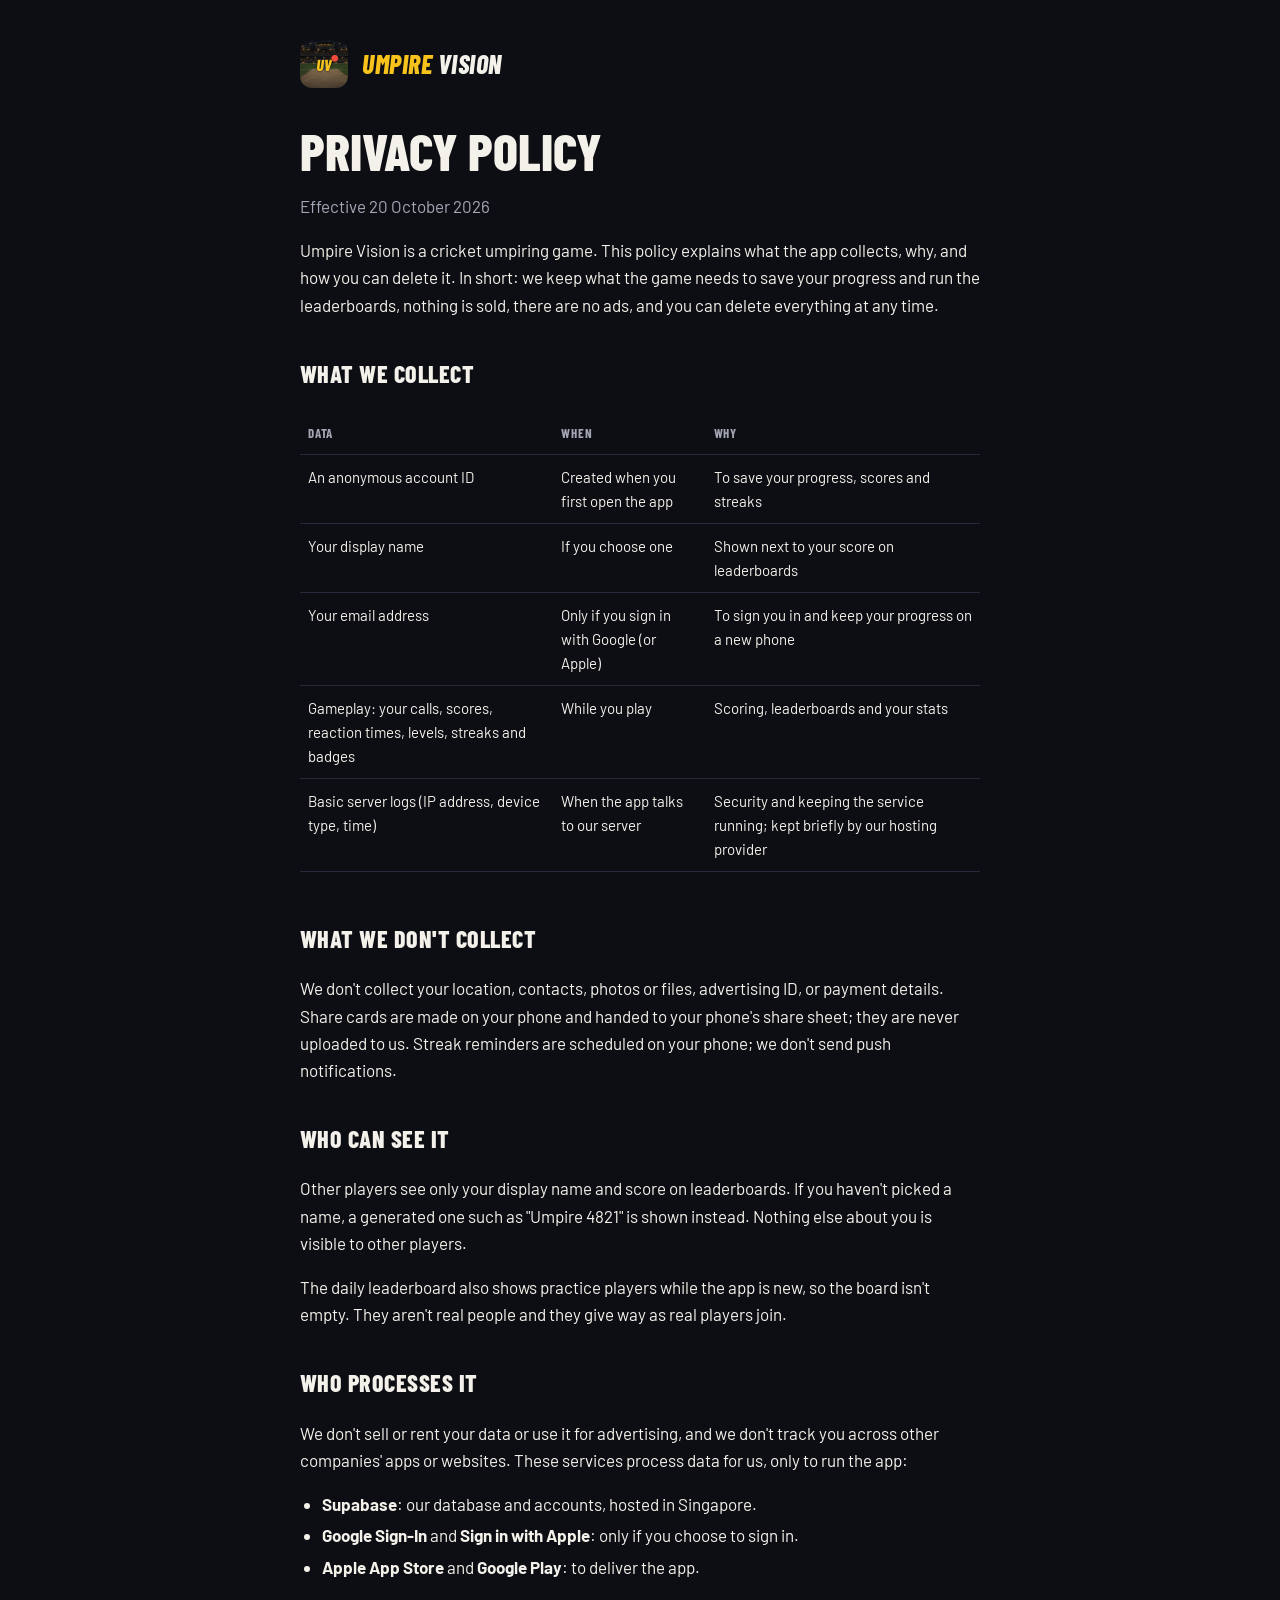
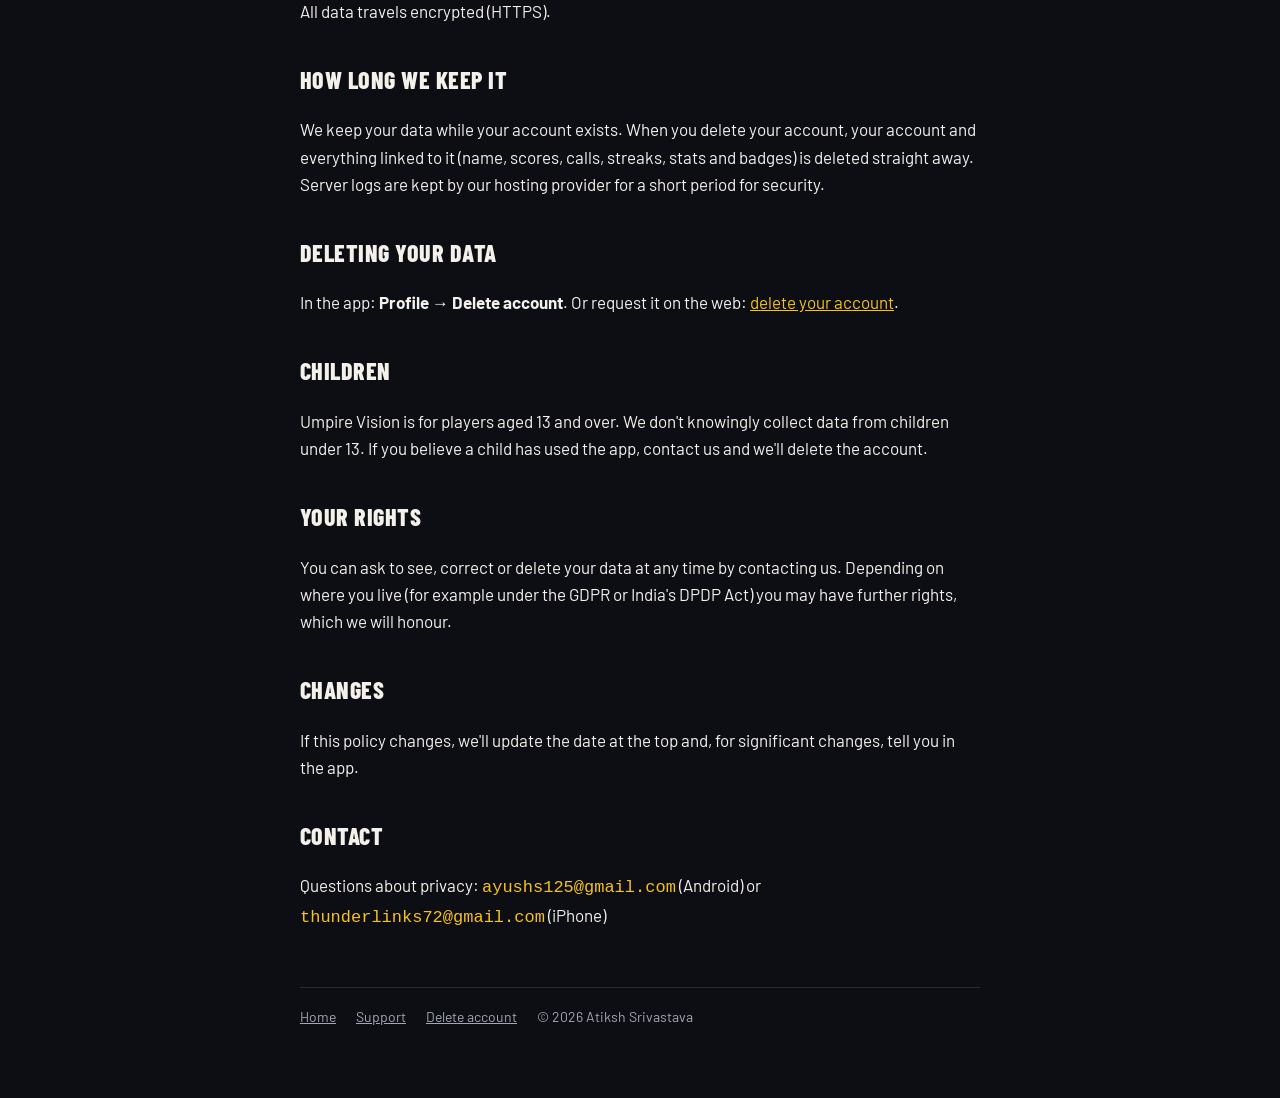
==== privacy.html @ fac3908b "Umpire Vision privacy, support and account deletion pages Co-Authored-By: Claude Opus 5.5 <noreply@a" ====
<!doctype html>
<html lang="en">
<head>
<meta charset="utf-8">
<meta name="viewport" content="width=device-width, initial-scale=1, viewport-fit=cover">
<title>Privacy Policy · Umpire Vision</title>
<link rel="stylesheet" href="https://fonts.googleapis.com/css2?family=Barlow:wght@400;600&family=Barlow+Condensed:ital,wght@0,800;1,800&display=swap">
<link rel="stylesheet" href="style.css">
<link rel="icon" href="icon.png">
</head>
<body>
<div class="wrap">
  <header class="top"><img src="icon.png" alt=""><a class="brand" href="index.html">UMPIRE <span>VISION</span></a></header>

  <h1>Privacy policy</h1>
  <p class="muted">Effective 20 October 2026</p>

  <p>Umpire Vision is a cricket umpiring game. This policy explains what the app collects, why, and how you can delete it. In short: we keep what the game needs to save your progress and run the leaderboards, nothing is sold, there are no ads, and you can delete everything at any time.</p>

  <h2>What we collect</h2>
  <div class="table"><table>
    <tr><th>Data</th><th>When</th><th>Why</th></tr>
    <tr><td>An anonymous account ID</td><td>Created when you first open the app</td><td>To save your progress, scores and streaks</td></tr>
    <tr><td>Your display name</td><td>If you choose one</td><td>Shown next to your score on leaderboards</td></tr>
    <tr><td>Your email address</td><td>Only if you sign in with Google (or Apple)</td><td>To sign you in and keep your progress on a new phone</td></tr>
    <tr><td>Gameplay: your calls, scores, reaction times, levels, streaks and badges</td><td>While you play</td><td>Scoring, leaderboards and your stats</td></tr>
    <tr><td>Basic server logs (IP address, device type, time)</td><td>When the app talks to our server</td><td>Security and keeping the service running; kept briefly by our hosting provider</td></tr>
  </table></div>
  <p><!-- ANALYTICS: fill in once the analytics tool is chosen. --></p>

  <h2>What we don't collect</h2>
  <p>We don't collect your location, contacts, photos or files, advertising ID, or payment details. Share cards are made on your phone and handed to your phone's share sheet; they are never uploaded to us. Streak reminders are scheduled on your phone; we don't send push notifications.</p>

  <h2>Who can see it</h2>
  <p>Other players see only your display name and score on leaderboards. If you haven't picked a name, a generated one such as "Umpire 4821" is shown instead. Nothing else about you is visible to other players.</p>
  <p>The daily leaderboard also shows practice players while the app is new, so the board isn't empty. They aren't real people and they give way as real players join.</p>

  <h2>Who processes it</h2>
  <p>We don't sell or rent your data or use it for advertising, and we don't track you across other companies' apps or websites. These services process data for us, only to run the app:</p>
  <ul>
    <li><strong>Supabase</strong>: our database and accounts, hosted in Singapore.</li>
    <li><strong>Google Sign-In</strong> and <strong>Sign in with Apple</strong>: only if you choose to sign in.</li>
    <li><strong>Apple App Store</strong> and <strong>Google Play</strong>: to deliver the app.</li>
  </ul>
  <p>All data travels encrypted (HTTPS).</p>

  <h2>How long we keep it</h2>
  <p>We keep your data while your account exists. When you delete your account, your account and everything linked to it (name, scores, calls, streaks, stats and badges) is deleted straight away. Server logs are kept by our hosting provider for a short period for security.</p>

  <h2>Deleting your data</h2>
  <p>In the app: <strong>Profile → Delete account</strong>. Or request it on the web: <a href="delete-account.html">delete your account</a>.</p>

  <h2>Children</h2>
  <p>Umpire Vision is for players aged 13 and over. We don't knowingly collect data from children under 13. If you believe a child has used the app, contact us and we'll delete the account.</p>

  <h2>Your rights</h2>
  <p>You can ask to see, correct or delete your data at any time by contacting us. Depending on where you live (for example under the GDPR or India's DPDP Act) you may have further rights, which we will honour.</p>

  <h2>Changes</h2>
  <p>If this policy changes, we'll update the date at the top and, for significant changes, tell you in the app.</p>

  <h2>Contact</h2>
  <p>Questions about privacy: <span class="email">ayushs125@gmail.com</span> (Android) or <span class="email">thunderlinks72@gmail.com</span> (iPhone)</p>

  <footer><a href="index.html">Home</a><a href="support.html">Support</a><a href="delete-account.html">Delete account</a><span>© 2026 Atiksh Srivastava</span></footer>
</div>
</body>
</html>
---- style.css ----
/* Umpire Vision site: the game's navy and gold, Barlow Condensed for headings. */
:root {
  --bg: #0c0e14; --surface: #151824; --ink: #f4f1ea; --muted: #a3a6b4; --line: #262a3a;
  --gold: #f7c21b; --red: #ee4b3a;
  --display: "Barlow Condensed", "Arial Narrow", "Helvetica Neue", sans-serif;
  --body: "Barlow", "Helvetica Neue", Arial, sans-serif;
  color-scheme: dark;
}
* { box-sizing: border-box; }
body { margin: 0; background: var(--bg); color: var(--ink); font-family: var(--body); font-size: 17px; line-height: 1.6; }
.wrap { max-width: 720px; margin: 0 auto; padding: 40px max(20px, env(safe-area-inset-left)) 72px; }
header.top { display: flex; align-items: center; gap: 14px; margin-bottom: 36px; }
header.top img { width: 48px; height: 48px; border-radius: 12px; }
.brand { font-family: var(--display); font-weight: 800; font-style: italic; font-size: 26px; letter-spacing: .02em; color: var(--gold); text-decoration: none; }
.brand span { color: var(--ink); }
h1 { font-family: var(--display); font-weight: 800; font-size: clamp(36px, 7vw, 52px); line-height: 1; text-transform: uppercase; margin: 0 0 8px; }
h2 { font-family: var(--display); font-weight: 800; font-size: 24px; text-transform: uppercase; letter-spacing: .02em; margin: 36px 0 8px; }
p, li { color: var(--ink); }
.muted { color: var(--muted); }
a { color: var(--gold); }
ul { padding-left: 22px; }
li { margin: 4px 0; }
table { width: 100%; border-collapse: collapse; font-size: 15px; margin: 12px 0; }
th, td { text-align: left; vertical-align: top; padding: 10px 8px; border-bottom: 1px solid var(--line); }
th { font-family: var(--display); letter-spacing: .06em; text-transform: uppercase; font-size: 13px; color: var(--muted); }
.table { overflow-x: auto; }
.card { background: var(--surface); border: 1px solid var(--line); border-radius: 12px; padding: 18px 20px; margin: 18px 0; }
.email { font-family: ui-monospace, Menlo, monospace; color: var(--gold); }
footer { margin-top: 56px; padding-top: 18px; border-top: 1px solid var(--line); font-size: 14px; color: var(--muted); display: flex; flex-wrap: wrap; gap: 8px 20px; }
footer a { color: var(--muted); }
.hero { display: flex; flex-direction: column; gap: 16px; padding: 24px 0; }
.tag { font-family: var(--display); font-weight: 800; font-style: italic; font-size: 22px; letter-spacing: .08em; }
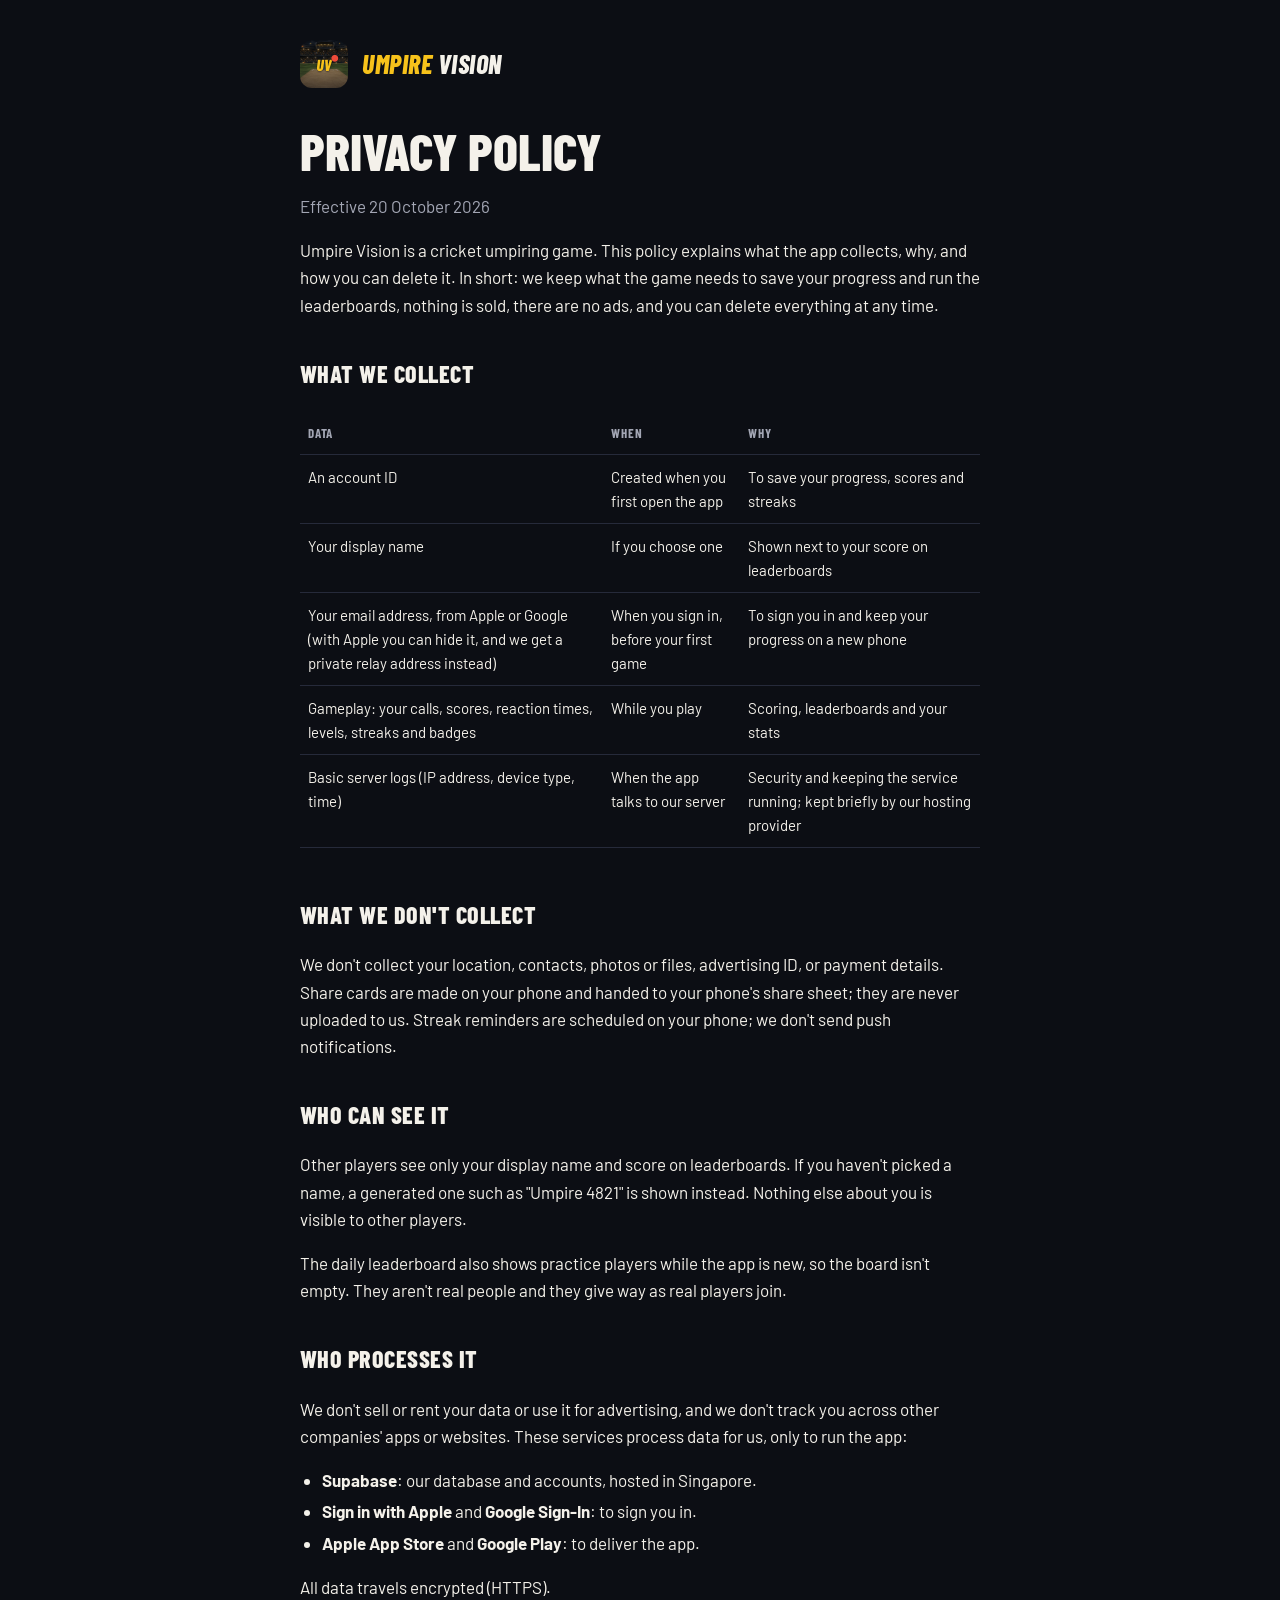
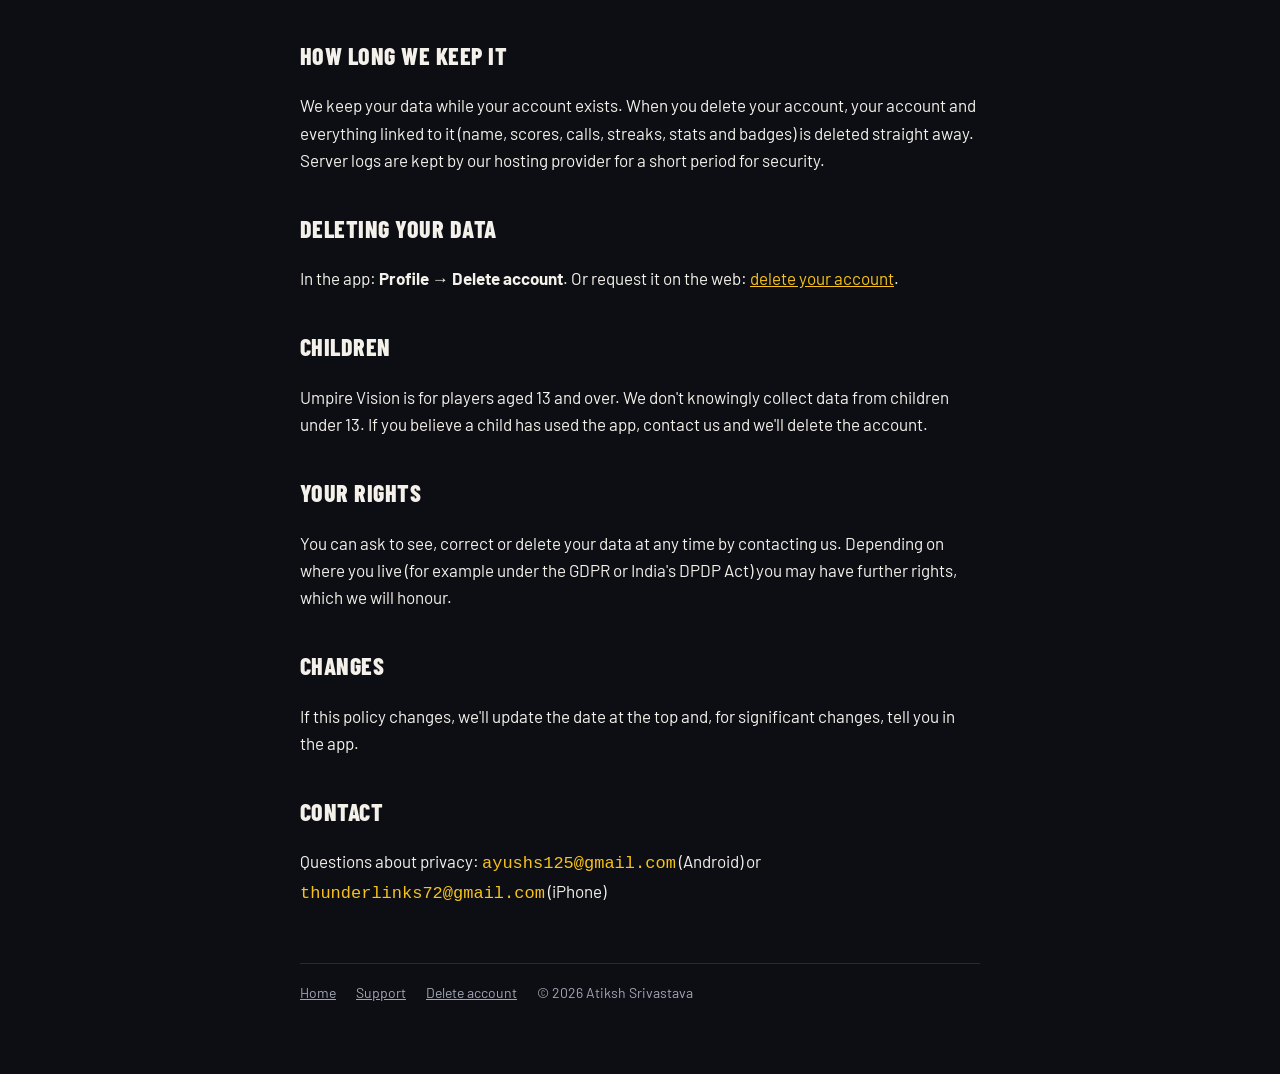
==== commit f75fd217: "Every player signs in with Apple or Google Co-Authored-By: Claude Opus 5.5 <noreply@anthropic.com>" ====
--- a/privacy.html
+++ b/privacy.html
@@ -20,9 +20,9 @@
   <h2>What we collect</h2>
   <div class="table"><table>
     <tr><th>Data</th><th>When</th><th>Why</th></tr>
-    <tr><td>An anonymous account ID</td><td>Created when you first open the app</td><td>To save your progress, scores and streaks</td></tr>
+    <tr><td>An account ID</td><td>Created when you first open the app</td><td>To save your progress, scores and streaks</td></tr>
     <tr><td>Your display name</td><td>If you choose one</td><td>Shown next to your score on leaderboards</td></tr>
-    <tr><td>Your email address</td><td>Only if you sign in with Google (or Apple)</td><td>To sign you in and keep your progress on a new phone</td></tr>
+    <tr><td>Your email address, from Apple or Google (with Apple you can hide it, and we get a private relay address instead)</td><td>When you sign in, before your first game</td><td>To sign you in and keep your progress on a new phone</td></tr>
     <tr><td>Gameplay: your calls, scores, reaction times, levels, streaks and badges</td><td>While you play</td><td>Scoring, leaderboards and your stats</td></tr>
     <tr><td>Basic server logs (IP address, device type, time)</td><td>When the app talks to our server</td><td>Security and keeping the service running; kept briefly by our hosting provider</td></tr>
   </table></div>
@@ -39,7 +39,7 @@
   <p>We don't sell or rent your data or use it for advertising, and we don't track you across other companies' apps or websites. These services process data for us, only to run the app:</p>
   <ul>
     <li><strong>Supabase</strong>: our database and accounts, hosted in Singapore.</li>
-    <li><strong>Google Sign-In</strong> and <strong>Sign in with Apple</strong>: only if you choose to sign in.</li>
+    <li><strong>Sign in with Apple</strong> and <strong>Google Sign-In</strong>: to sign you in.</li>
     <li><strong>Apple App Store</strong> and <strong>Google Play</strong>: to deliver the app.</li>
   </ul>
   <p>All data travels encrypted (HTTPS).</p>
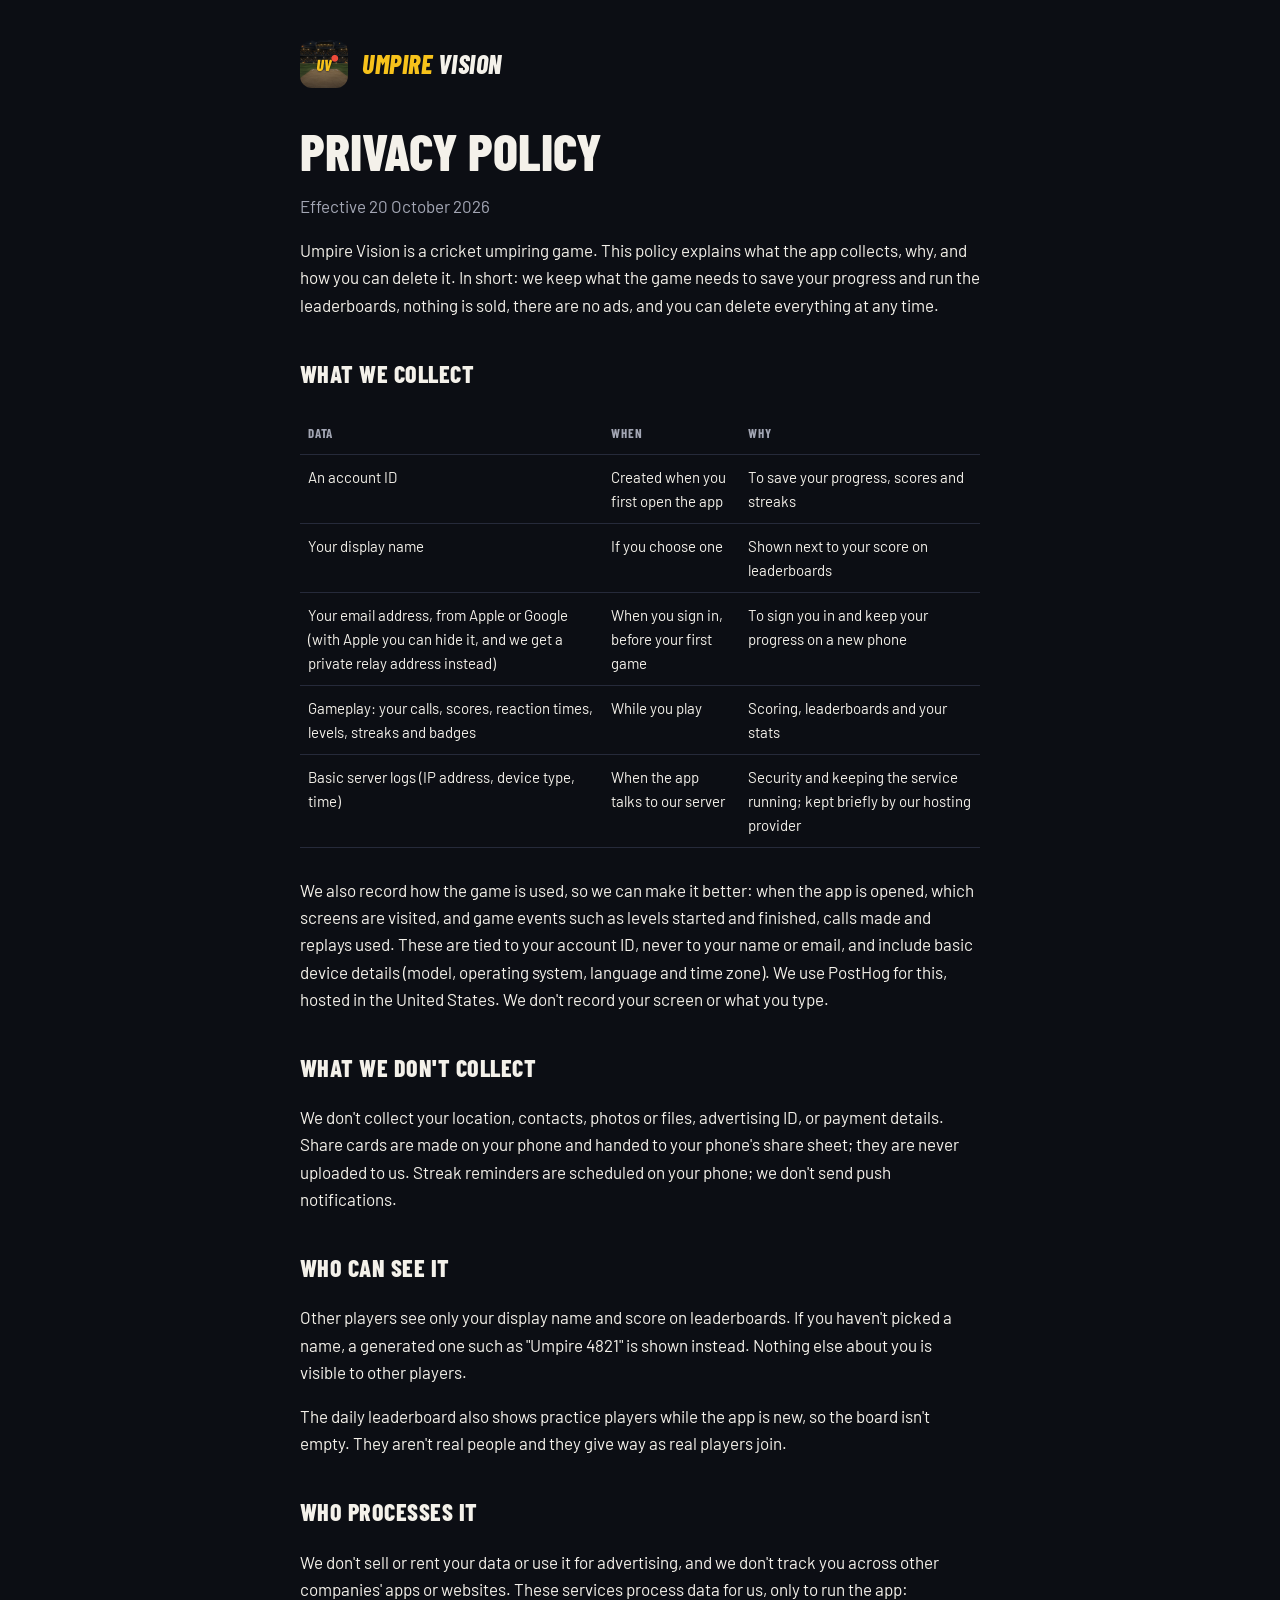
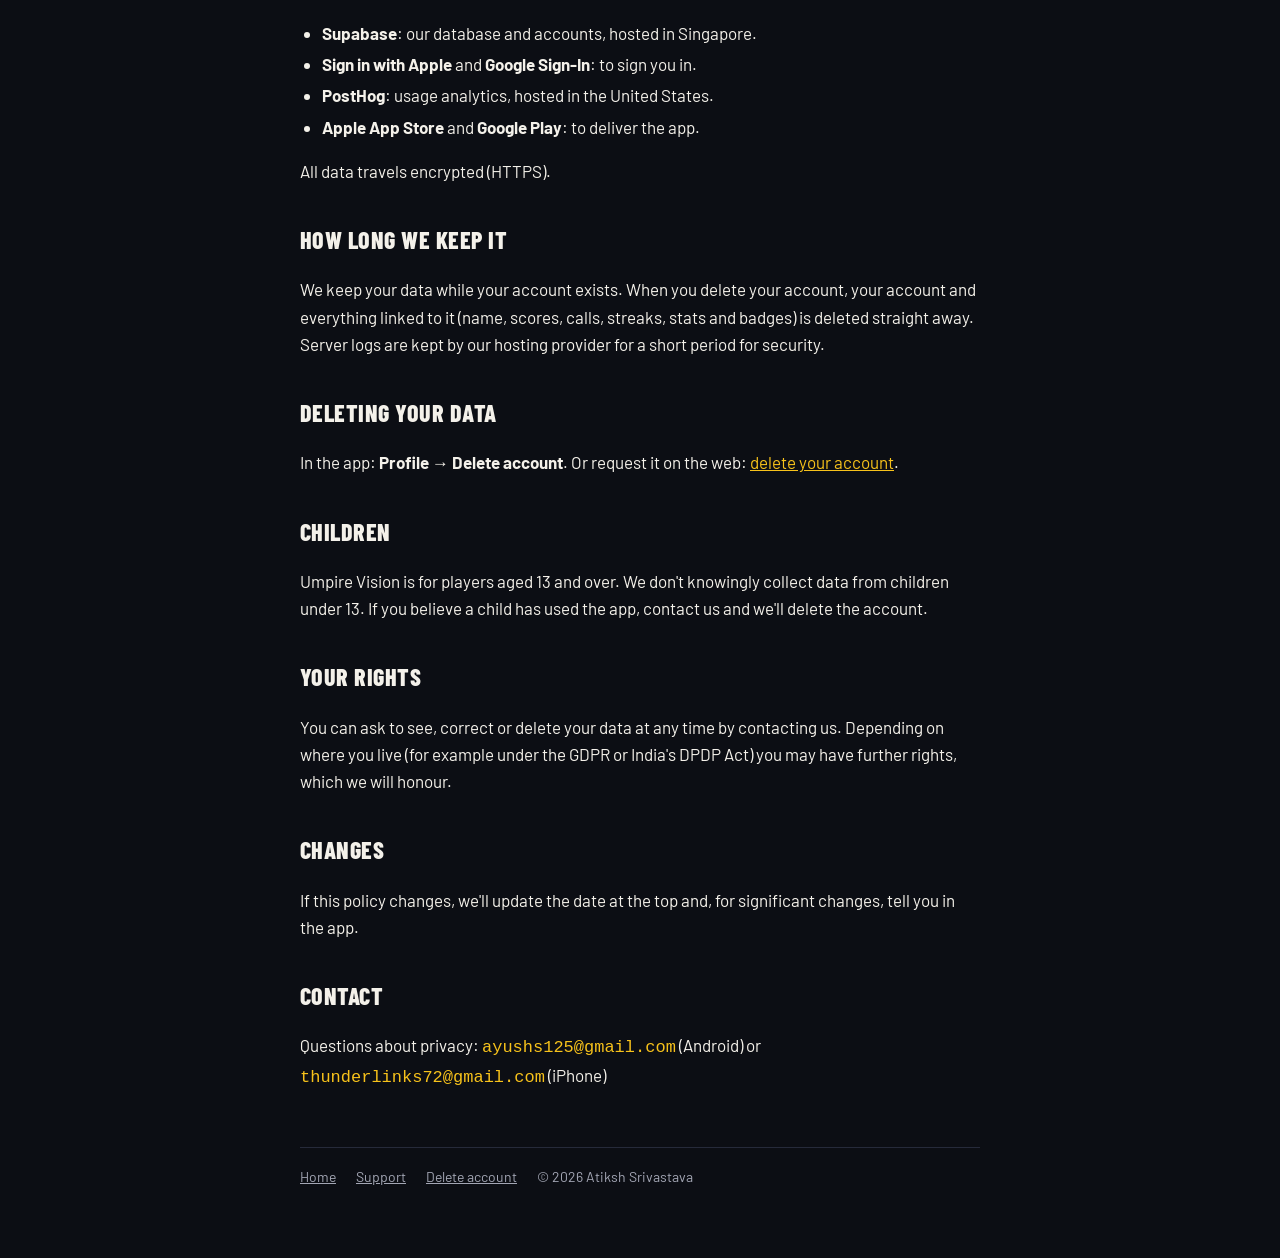
==== commit aee55e15: "Privacy policy: PostHog usage analytics Co-Authored-By: Claude Opus 5.5 <noreply@anthropic.com>" ====
--- a/privacy.html
+++ b/privacy.html
@@ -26,7 +26,7 @@
     <tr><td>Gameplay: your calls, scores, reaction times, levels, streaks and badges</td><td>While you play</td><td>Scoring, leaderboards and your stats</td></tr>
     <tr><td>Basic server logs (IP address, device type, time)</td><td>When the app talks to our server</td><td>Security and keeping the service running; kept briefly by our hosting provider</td></tr>
   </table></div>
-  <p><!-- ANALYTICS: fill in once the analytics tool is chosen. --></p>
+  <p>We also record how the game is used, so we can make it better: when the app is opened, which screens are visited, and game events such as levels started and finished, calls made and replays used. These are tied to your account ID, never to your name or email, and include basic device details (model, operating system, language and time zone). We use PostHog for this, hosted in the United States. We don't record your screen or what you type.</p>
 
   <h2>What we don't collect</h2>
   <p>We don't collect your location, contacts, photos or files, advertising ID, or payment details. Share cards are made on your phone and handed to your phone's share sheet; they are never uploaded to us. Streak reminders are scheduled on your phone; we don't send push notifications.</p>
@@ -40,6 +40,7 @@
   <ul>
     <li><strong>Supabase</strong>: our database and accounts, hosted in Singapore.</li>
     <li><strong>Sign in with Apple</strong> and <strong>Google Sign-In</strong>: to sign you in.</li>
+    <li><strong>PostHog</strong>: usage analytics, hosted in the United States.</li>
     <li><strong>Apple App Store</strong> and <strong>Google Play</strong>: to deliver the app.</li>
   </ul>
   <p>All data travels encrypted (HTTPS).</p>
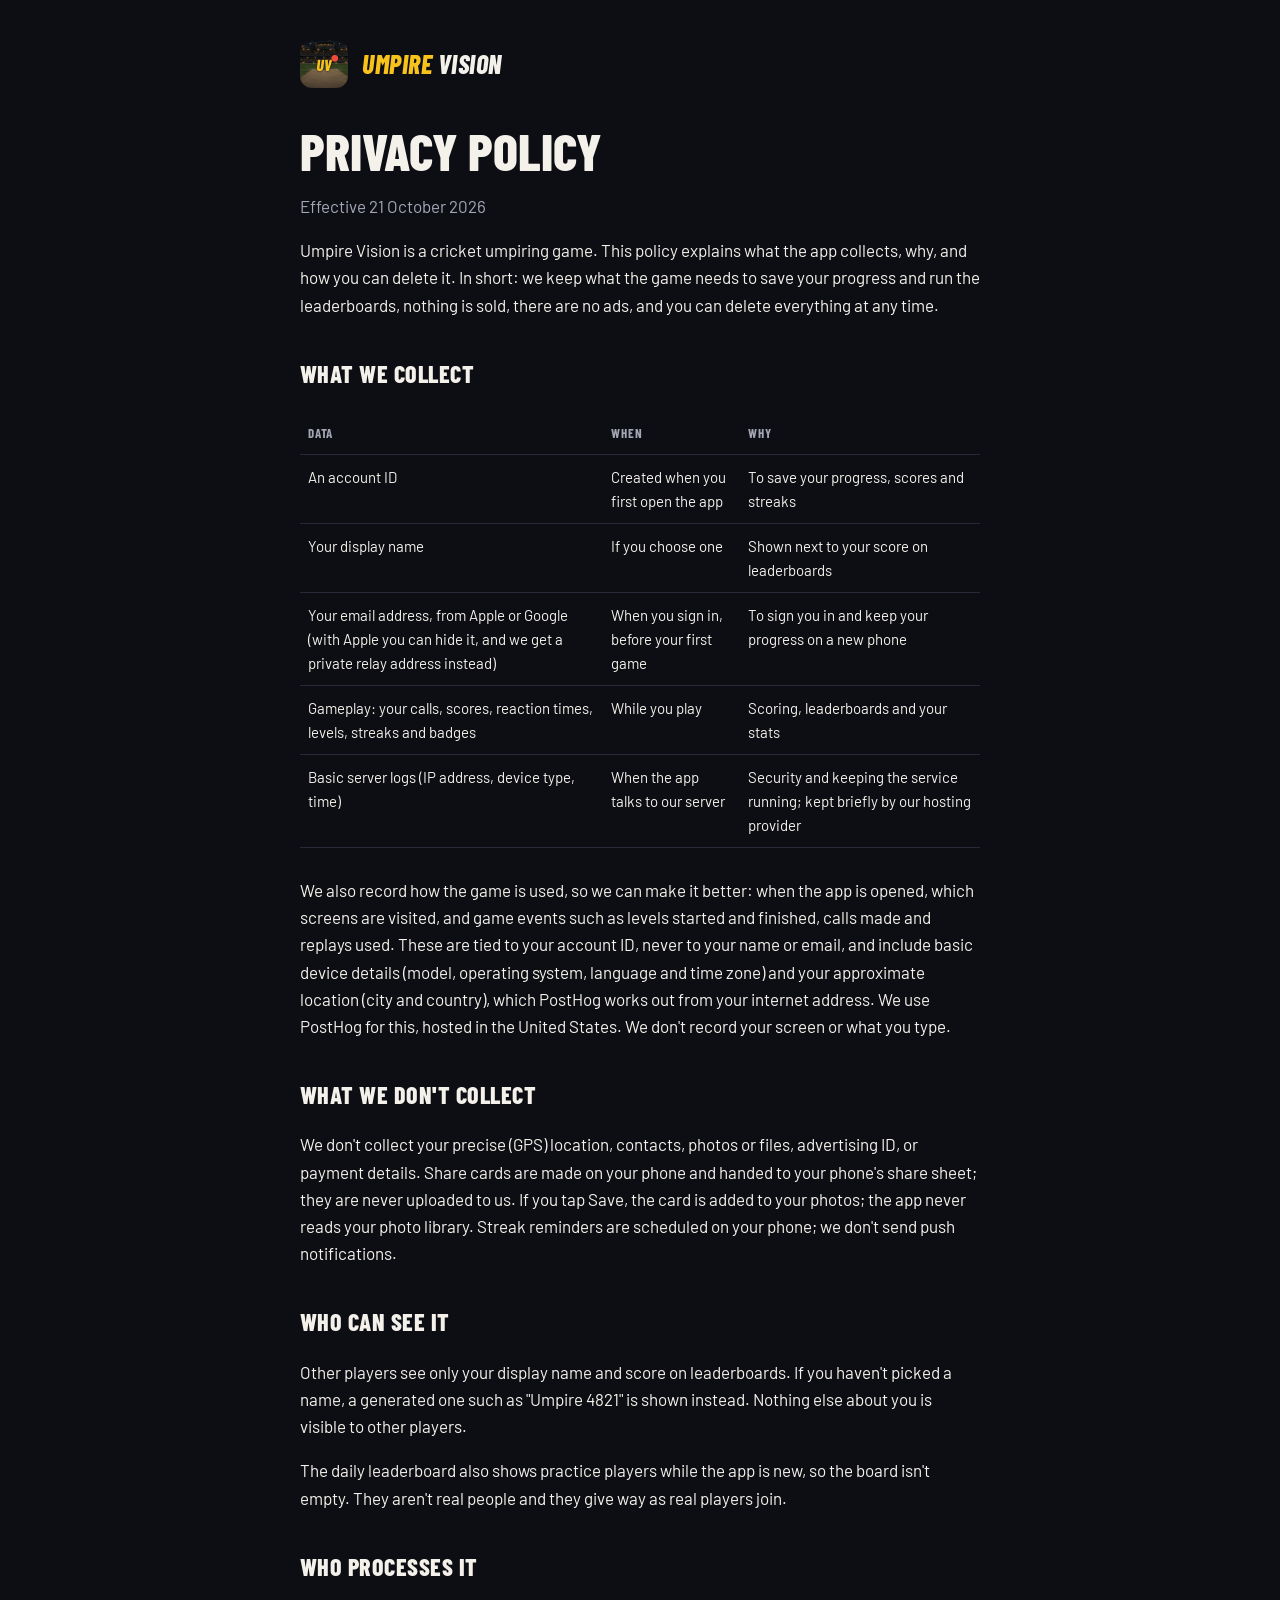
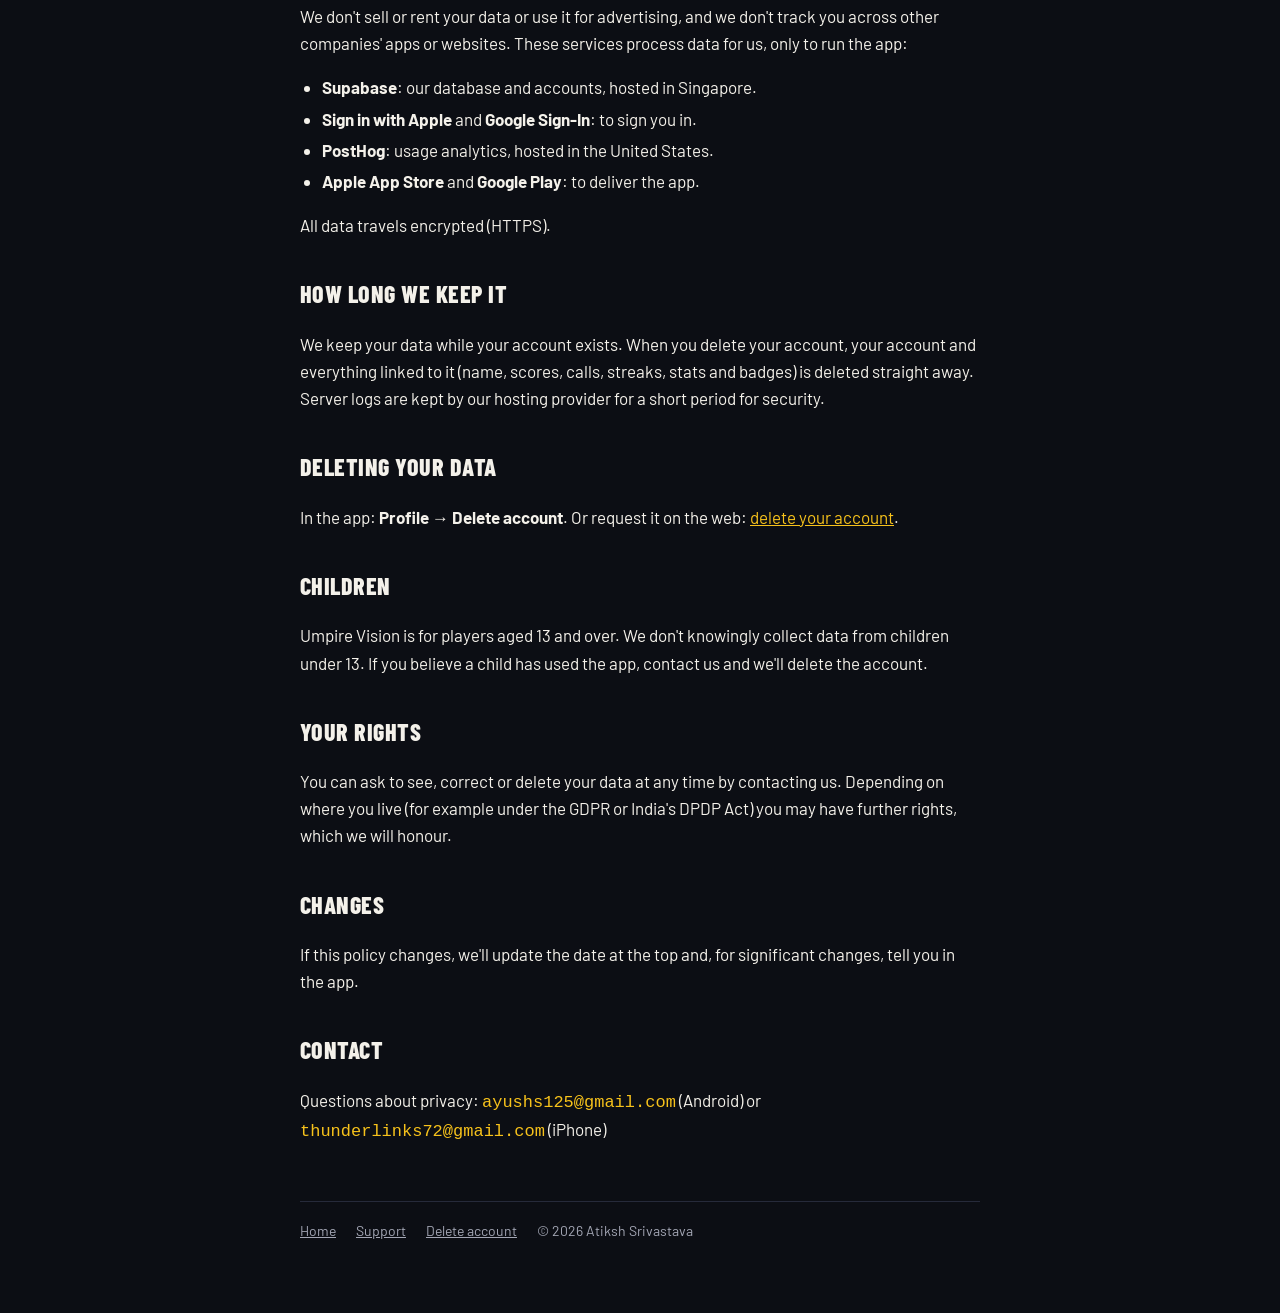
==== commit 76c71fcb: "Privacy policy: approximate location for analytics; Save never reads photos Co-Authored-By: Claude O" ====
--- a/privacy.html
+++ b/privacy.html
@@ -13,7 +13,7 @@
   <header class="top"><img src="icon.png" alt=""><a class="brand" href="index.html">UMPIRE <span>VISION</span></a></header>
 
   <h1>Privacy policy</h1>
-  <p class="muted">Effective 20 October 2026</p>
+  <p class="muted">Effective 21 October 2026</p>
 
   <p>Umpire Vision is a cricket umpiring game. This policy explains what the app collects, why, and how you can delete it. In short: we keep what the game needs to save your progress and run the leaderboards, nothing is sold, there are no ads, and you can delete everything at any time.</p>
 
@@ -26,10 +26,10 @@
     <tr><td>Gameplay: your calls, scores, reaction times, levels, streaks and badges</td><td>While you play</td><td>Scoring, leaderboards and your stats</td></tr>
     <tr><td>Basic server logs (IP address, device type, time)</td><td>When the app talks to our server</td><td>Security and keeping the service running; kept briefly by our hosting provider</td></tr>
   </table></div>
-  <p>We also record how the game is used, so we can make it better: when the app is opened, which screens are visited, and game events such as levels started and finished, calls made and replays used. These are tied to your account ID, never to your name or email, and include basic device details (model, operating system, language and time zone). We use PostHog for this, hosted in the United States. We don't record your screen or what you type.</p>
+  <p>We also record how the game is used, so we can make it better: when the app is opened, which screens are visited, and game events such as levels started and finished, calls made and replays used. These are tied to your account ID, never to your name or email, and include basic device details (model, operating system, language and time zone) and your approximate location (city and country), which PostHog works out from your internet address. We use PostHog for this, hosted in the United States. We don't record your screen or what you type.</p>
 
   <h2>What we don't collect</h2>
-  <p>We don't collect your location, contacts, photos or files, advertising ID, or payment details. Share cards are made on your phone and handed to your phone's share sheet; they are never uploaded to us. Streak reminders are scheduled on your phone; we don't send push notifications.</p>
+  <p>We don't collect your precise (GPS) location, contacts, photos or files, advertising ID, or payment details. Share cards are made on your phone and handed to your phone's share sheet; they are never uploaded to us. If you tap Save, the card is added to your photos; the app never reads your photo library. Streak reminders are scheduled on your phone; we don't send push notifications.</p>
 
   <h2>Who can see it</h2>
   <p>Other players see only your display name and score on leaderboards. If you haven't picked a name, a generated one such as "Umpire 4821" is shown instead. Nothing else about you is visible to other players.</p>
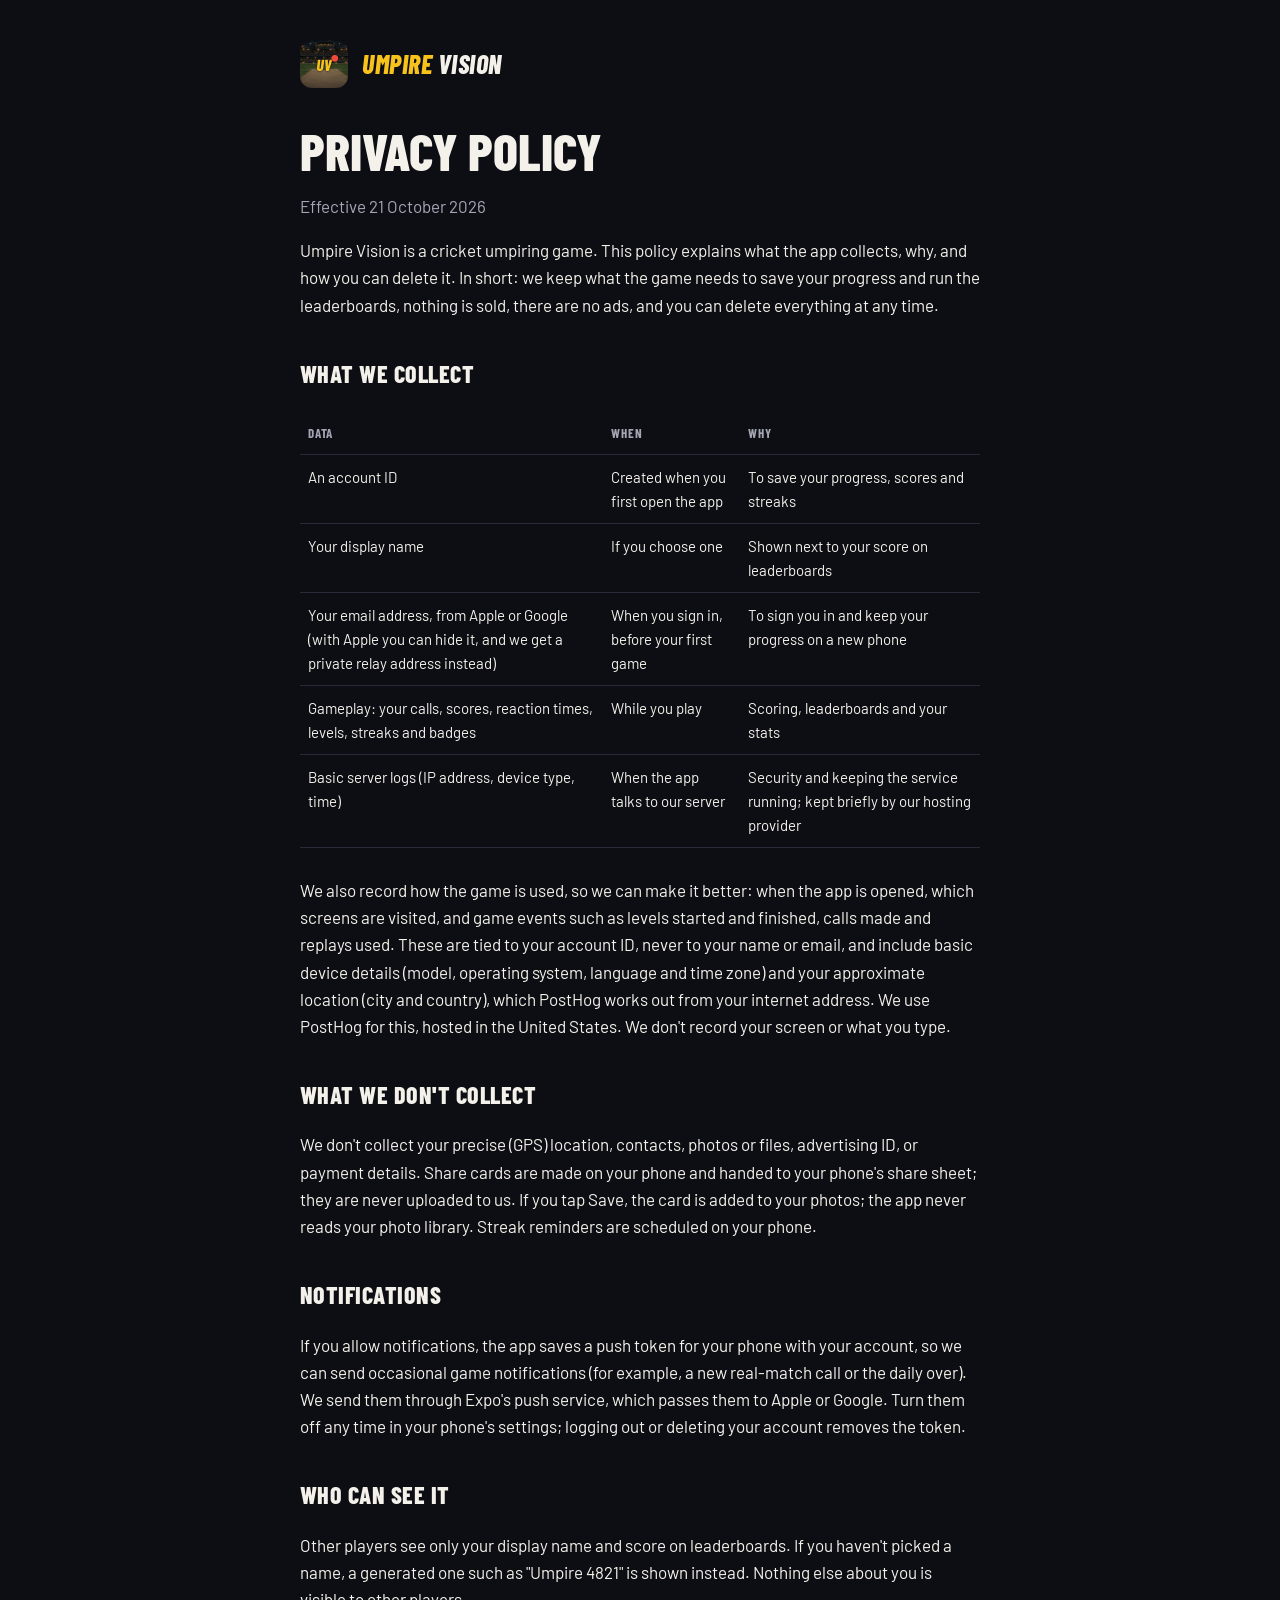
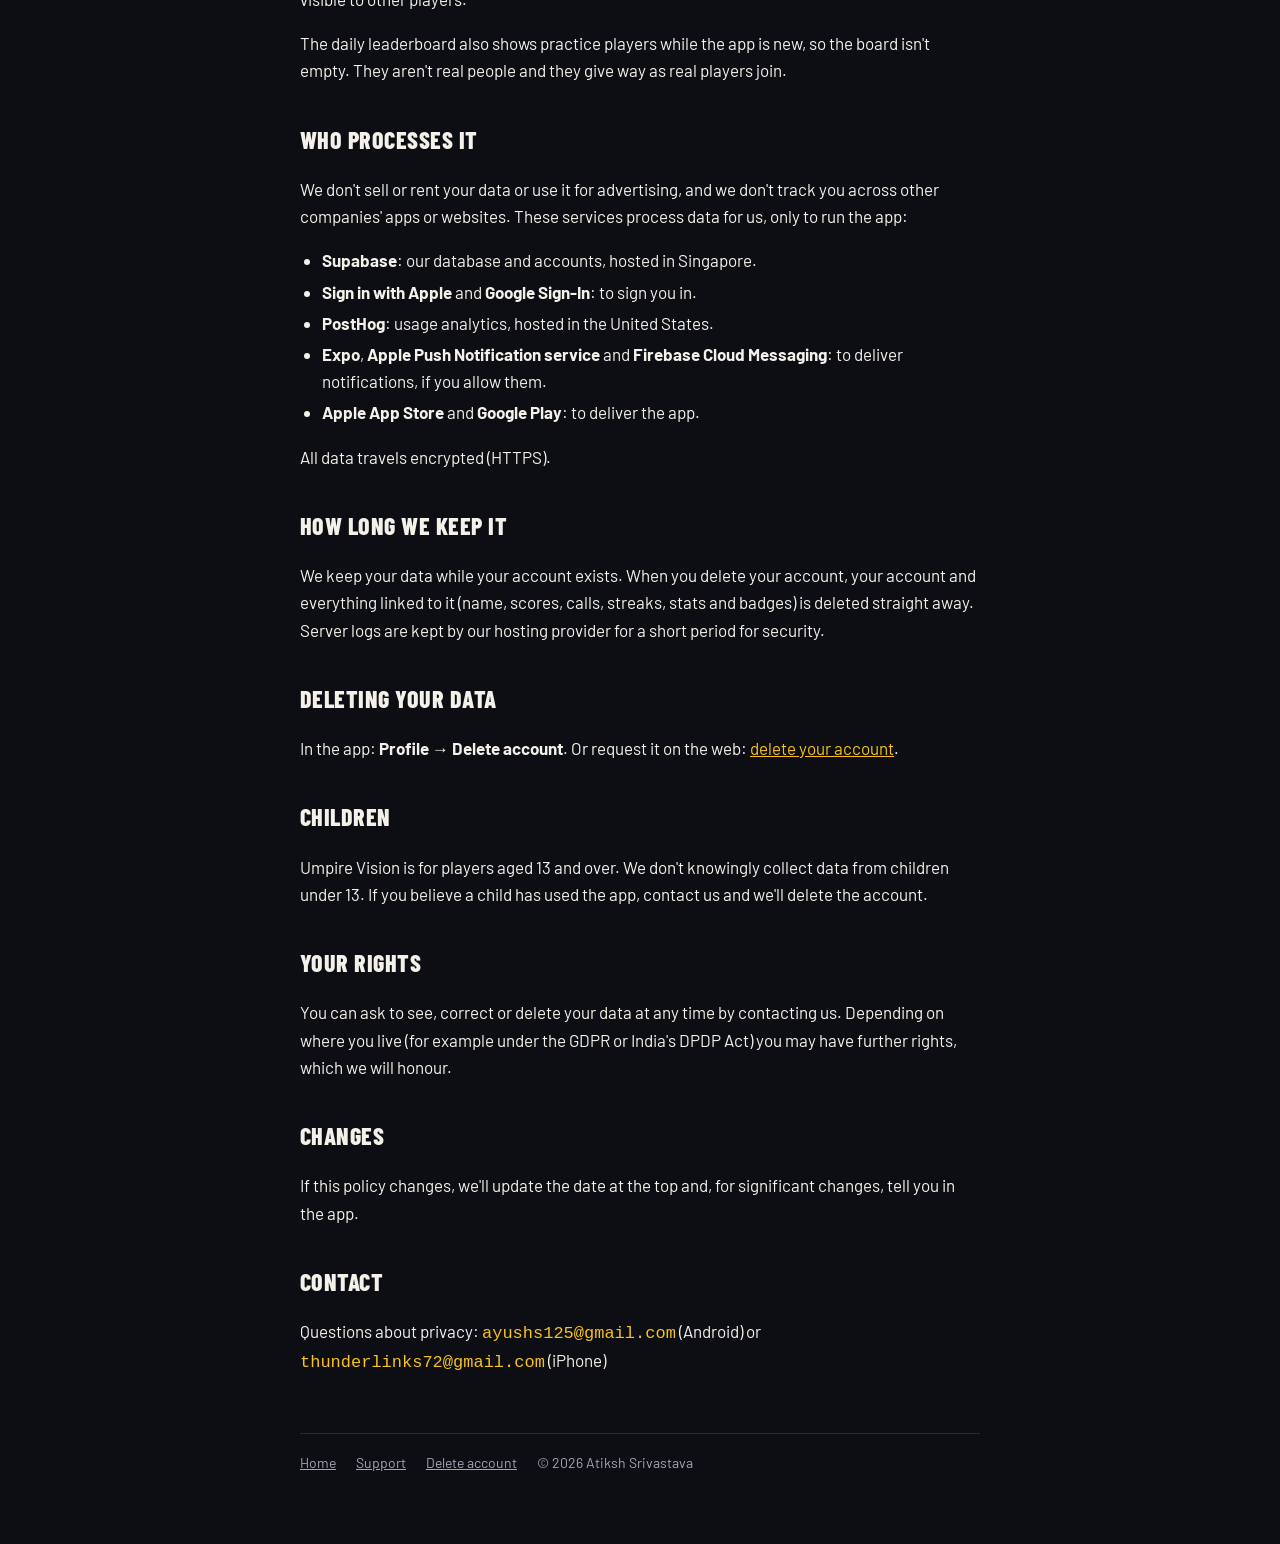
==== commit 0e1139e4: "Privacy policy: notifications Co-Authored-By: Claude Opus 5.5 <noreply@anthropic.com>" ====
--- a/privacy.html
+++ b/privacy.html
@@ -29,7 +29,10 @@
   <p>We also record how the game is used, so we can make it better: when the app is opened, which screens are visited, and game events such as levels started and finished, calls made and replays used. These are tied to your account ID, never to your name or email, and include basic device details (model, operating system, language and time zone) and your approximate location (city and country), which PostHog works out from your internet address. We use PostHog for this, hosted in the United States. We don't record your screen or what you type.</p>
 
   <h2>What we don't collect</h2>
-  <p>We don't collect your precise (GPS) location, contacts, photos or files, advertising ID, or payment details. Share cards are made on your phone and handed to your phone's share sheet; they are never uploaded to us. If you tap Save, the card is added to your photos; the app never reads your photo library. Streak reminders are scheduled on your phone; we don't send push notifications.</p>
+  <p>We don't collect your precise (GPS) location, contacts, photos or files, advertising ID, or payment details. Share cards are made on your phone and handed to your phone's share sheet; they are never uploaded to us. If you tap Save, the card is added to your photos; the app never reads your photo library. Streak reminders are scheduled on your phone.</p>
+
+  <h2>Notifications</h2>
+  <p>If you allow notifications, the app saves a push token for your phone with your account, so we can send occasional game notifications (for example, a new real-match call or the daily over). We send them through Expo's push service, which passes them to Apple or Google. Turn them off any time in your phone's settings; logging out or deleting your account removes the token.</p>
 
   <h2>Who can see it</h2>
   <p>Other players see only your display name and score on leaderboards. If you haven't picked a name, a generated one such as "Umpire 4821" is shown instead. Nothing else about you is visible to other players.</p>
@@ -41,6 +44,7 @@
     <li><strong>Supabase</strong>: our database and accounts, hosted in Singapore.</li>
     <li><strong>Sign in with Apple</strong> and <strong>Google Sign-In</strong>: to sign you in.</li>
     <li><strong>PostHog</strong>: usage analytics, hosted in the United States.</li>
+    <li><strong>Expo</strong>, <strong>Apple Push Notification service</strong> and <strong>Firebase Cloud Messaging</strong>: to deliver notifications, if you allow them.</li>
     <li><strong>Apple App Store</strong> and <strong>Google Play</strong>: to deliver the app.</li>
   </ul>
   <p>All data travels encrypted (HTTPS).</p>
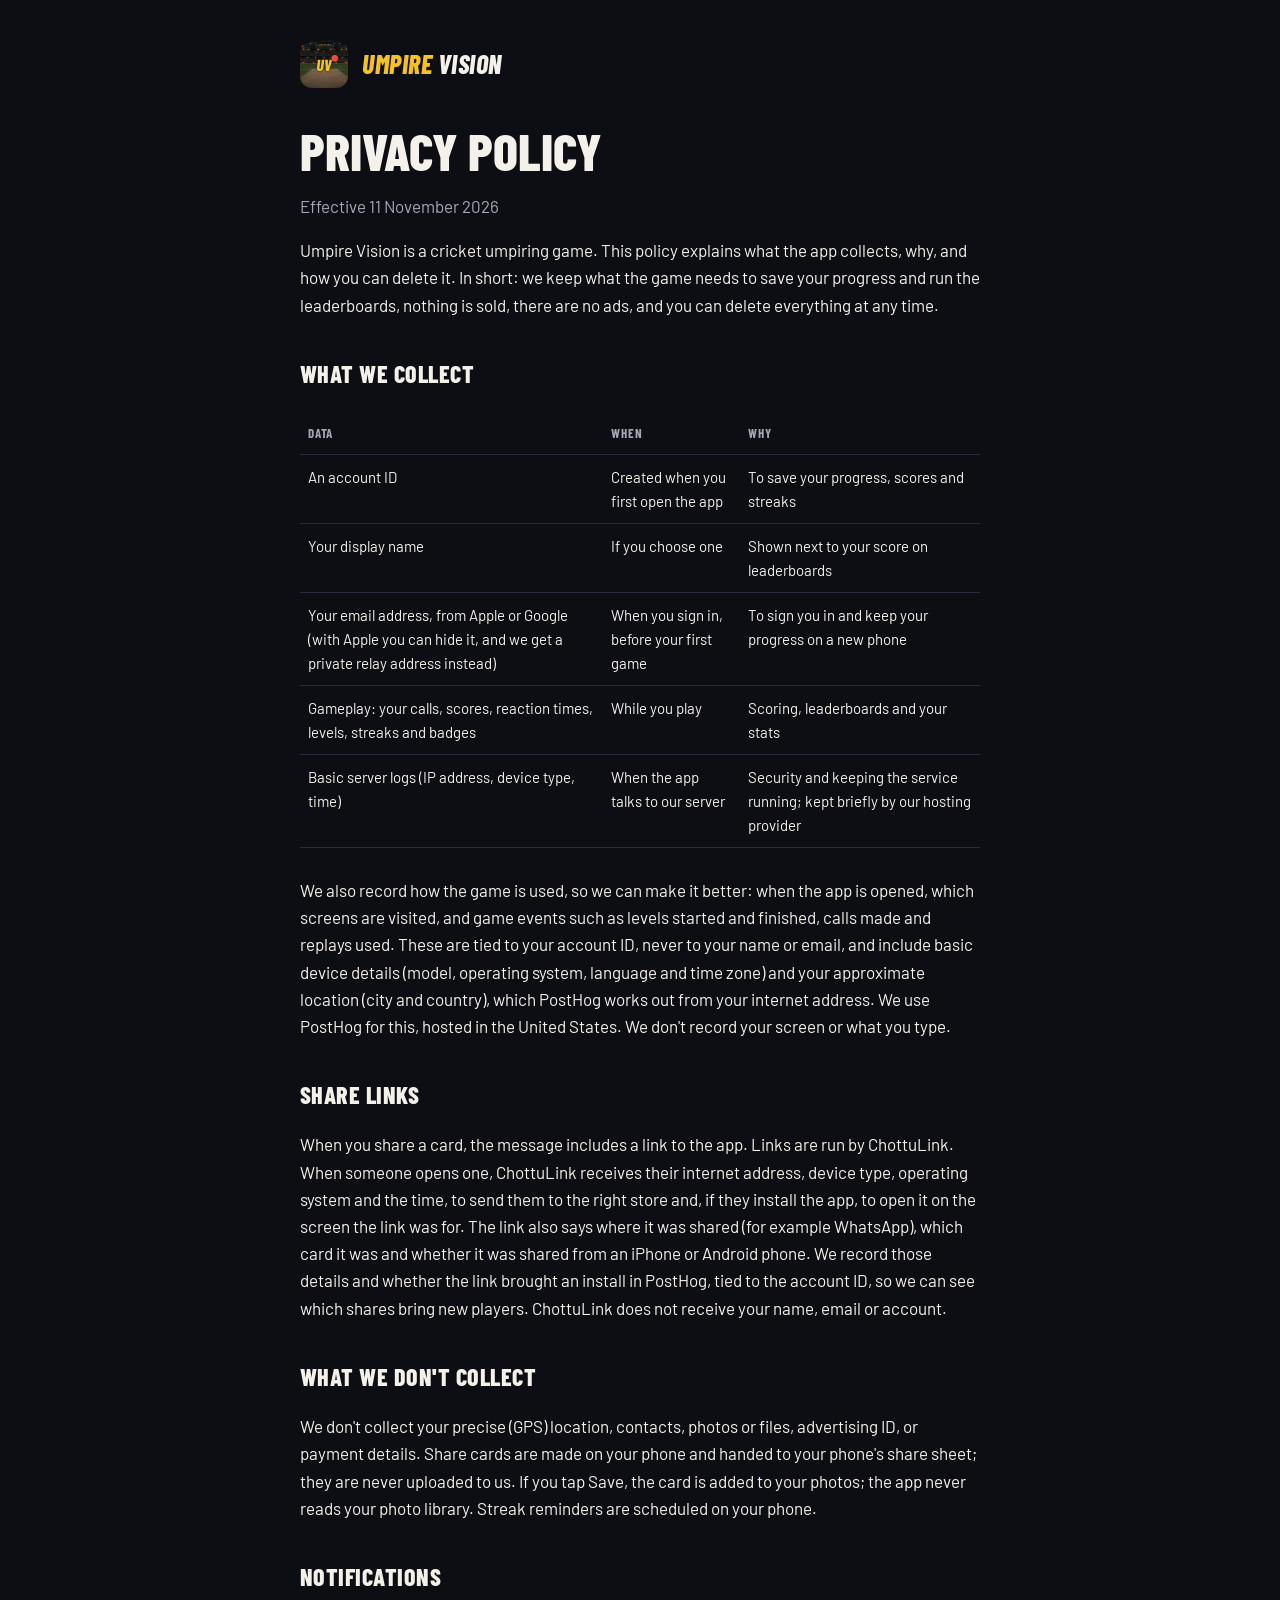
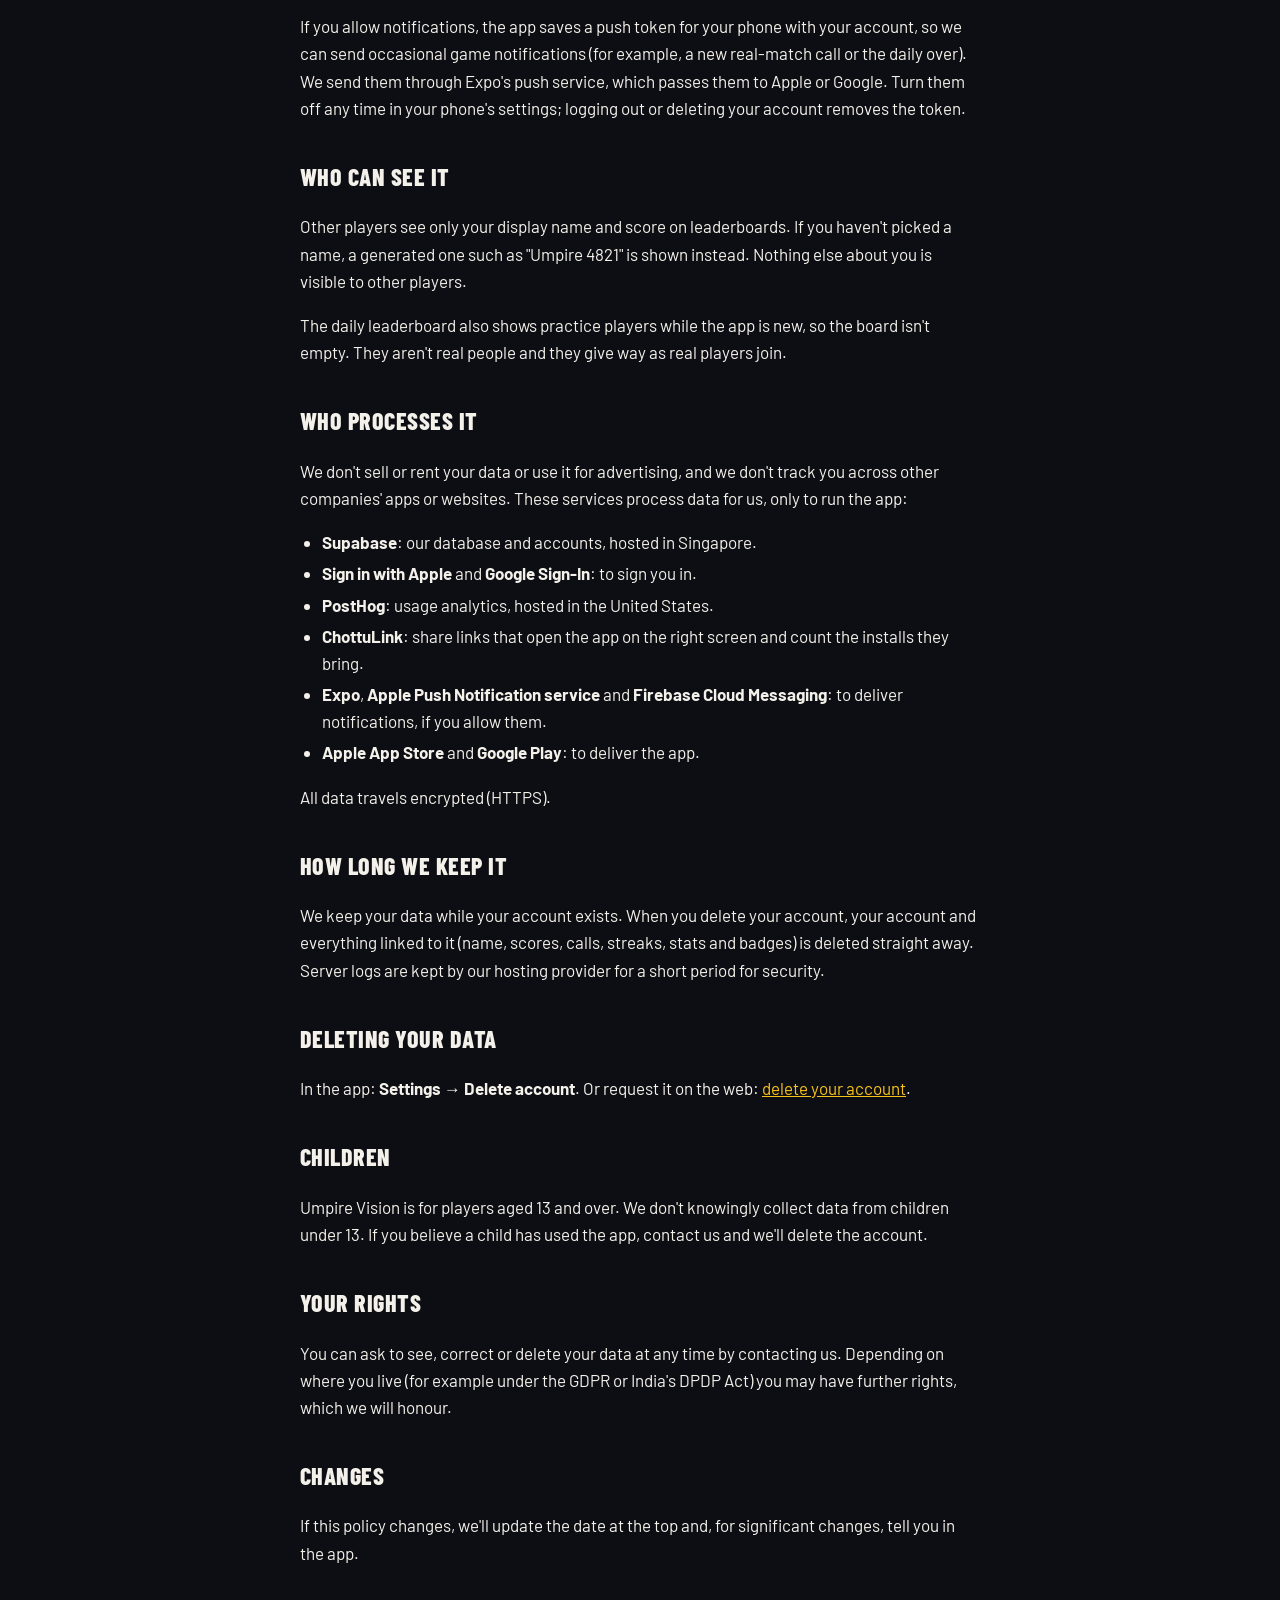
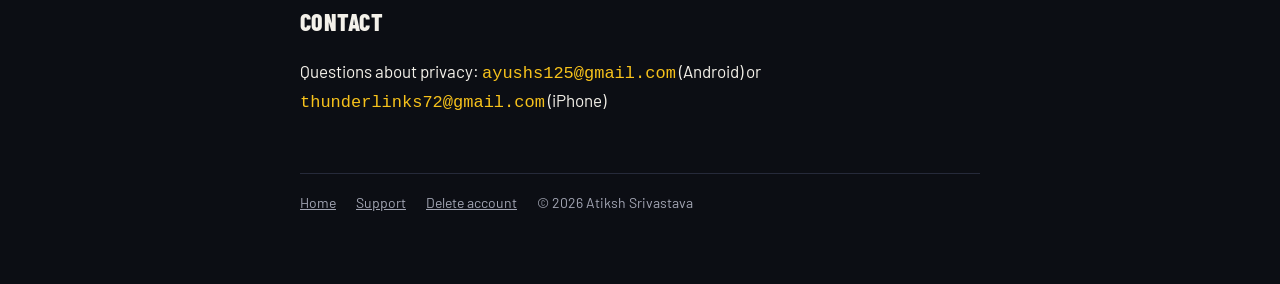
==== commit bf3f6763: "Privacy policy: share links (ChottuLink); account settings moved to Settings Co-Authored-By: Claude " ====
--- a/privacy.html
+++ b/privacy.html
@@ -13,7 +13,7 @@
   <header class="top"><img src="icon.png" alt=""><a class="brand" href="index.html">UMPIRE <span>VISION</span></a></header>
 
   <h1>Privacy policy</h1>
-  <p class="muted">Effective 21 October 2026</p>
+  <p class="muted">Effective 11 November 2026</p>
 
   <p>Umpire Vision is a cricket umpiring game. This policy explains what the app collects, why, and how you can delete it. In short: we keep what the game needs to save your progress and run the leaderboards, nothing is sold, there are no ads, and you can delete everything at any time.</p>
 
@@ -27,6 +27,9 @@
     <tr><td>Basic server logs (IP address, device type, time)</td><td>When the app talks to our server</td><td>Security and keeping the service running; kept briefly by our hosting provider</td></tr>
   </table></div>
   <p>We also record how the game is used, so we can make it better: when the app is opened, which screens are visited, and game events such as levels started and finished, calls made and replays used. These are tied to your account ID, never to your name or email, and include basic device details (model, operating system, language and time zone) and your approximate location (city and country), which PostHog works out from your internet address. We use PostHog for this, hosted in the United States. We don't record your screen or what you type.</p>
+
+  <h2>Share links</h2>
+  <p>When you share a card, the message includes a link to the app. Links are run by ChottuLink. When someone opens one, ChottuLink receives their internet address, device type, operating system and the time, to send them to the right store and, if they install the app, to open it on the screen the link was for. The link also says where it was shared (for example WhatsApp), which card it was and whether it was shared from an iPhone or Android phone. We record those details and whether the link brought an install in PostHog, tied to the account ID, so we can see which shares bring new players. ChottuLink does not receive your name, email or account.</p>
 
   <h2>What we don't collect</h2>
   <p>We don't collect your precise (GPS) location, contacts, photos or files, advertising ID, or payment details. Share cards are made on your phone and handed to your phone's share sheet; they are never uploaded to us. If you tap Save, the card is added to your photos; the app never reads your photo library. Streak reminders are scheduled on your phone.</p>
@@ -44,6 +47,7 @@
     <li><strong>Supabase</strong>: our database and accounts, hosted in Singapore.</li>
     <li><strong>Sign in with Apple</strong> and <strong>Google Sign-In</strong>: to sign you in.</li>
     <li><strong>PostHog</strong>: usage analytics, hosted in the United States.</li>
+    <li><strong>ChottuLink</strong>: share links that open the app on the right screen and count the installs they bring.</li>
     <li><strong>Expo</strong>, <strong>Apple Push Notification service</strong> and <strong>Firebase Cloud Messaging</strong>: to deliver notifications, if you allow them.</li>
     <li><strong>Apple App Store</strong> and <strong>Google Play</strong>: to deliver the app.</li>
   </ul>
@@ -53,7 +57,7 @@
   <p>We keep your data while your account exists. When you delete your account, your account and everything linked to it (name, scores, calls, streaks, stats and badges) is deleted straight away. Server logs are kept by our hosting provider for a short period for security.</p>
 
   <h2>Deleting your data</h2>
-  <p>In the app: <strong>Profile → Delete account</strong>. Or request it on the web: <a href="delete-account.html">delete your account</a>.</p>
+  <p>In the app: <strong>Settings → Delete account</strong>. Or request it on the web: <a href="delete-account.html">delete your account</a>.</p>
 
   <h2>Children</h2>
   <p>Umpire Vision is for players aged 13 and over. We don't knowingly collect data from children under 13. If you believe a child has used the app, contact us and we'll delete the account.</p>
